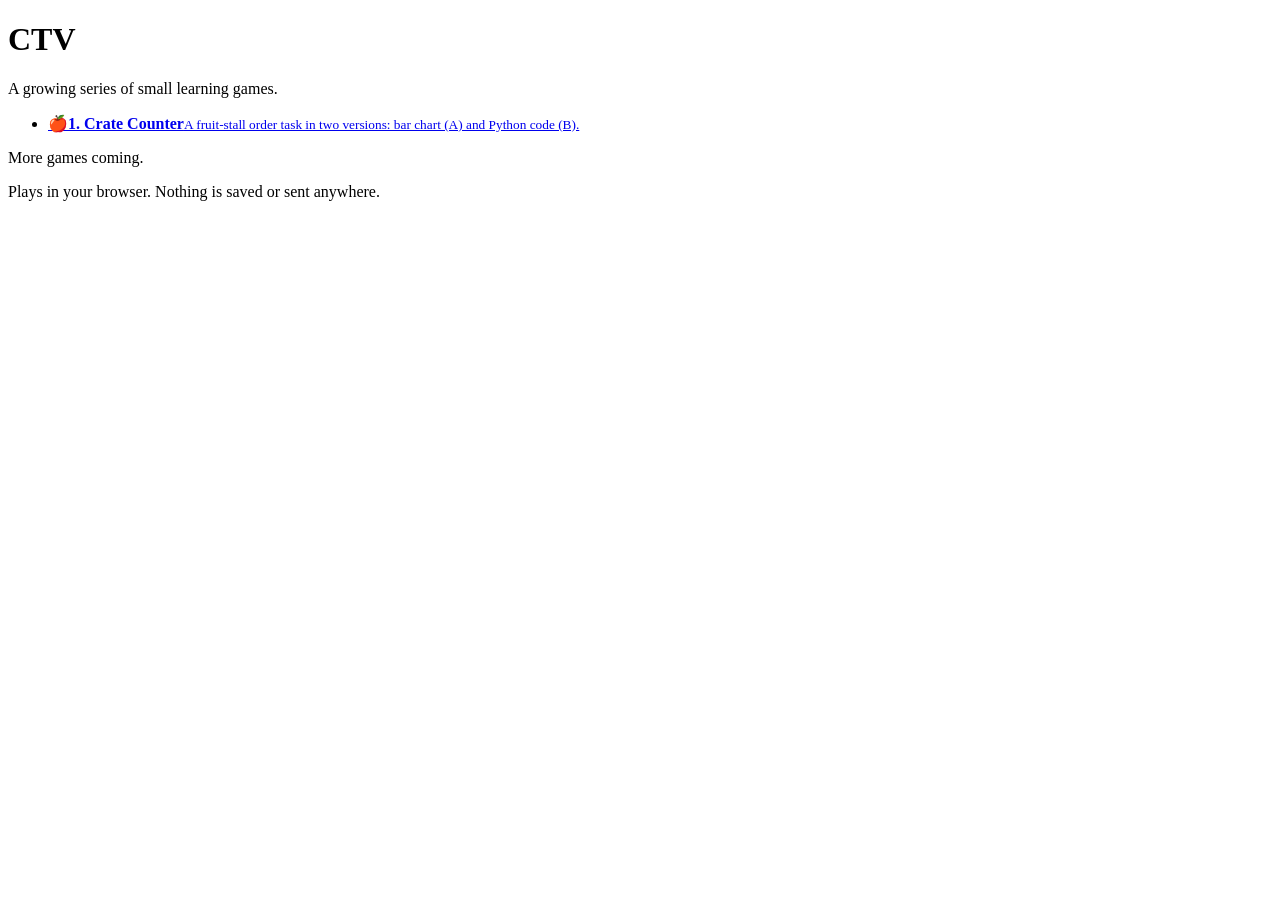
==== index.html @ 7aa72adf "Add initial HTML structure for CTV learning games" ====
<!doctype html>
<html lang="en">
<head>
<meta charset="utf-8">
<meta name="viewport" content="width=device-width, initial-scale=1">
<title>CTV - small learning games</title>
<meta name="description" content="A growing series of small learning games.">
<link rel="stylesheet" href="style.css">
</head>
<body>
<header><h1>CTV</h1><p class="series">A growing series of small learning games.</p></header>
<main>
<ul class="games">
<li><a class="game" href="crate-counter/"><span class="ico" aria-hidden="true">🍎</span><span><b>1. Crate Counter</b><small>A fruit-stall order task in two versions: bar chart (A) and Python code (B).</small></span></a></li>
</ul>
<p class="soon">More games coming.</p>
</main>
<footer><p>Plays in your browser. Nothing is saved or sent anywhere.</p></footer>
</body>
</html>
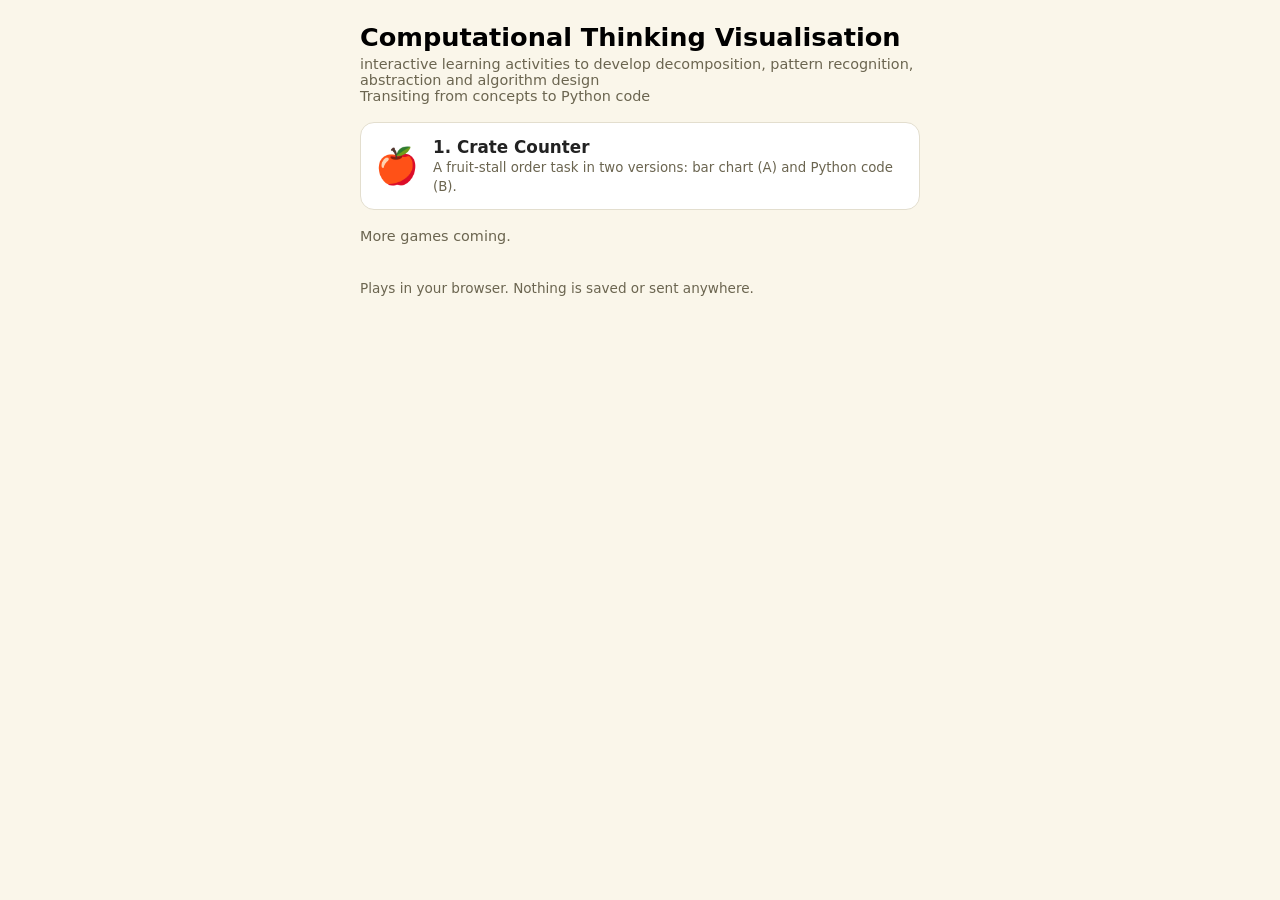
==== commit bd0c3aeb: "Update title and description in index.html" ====
--- a/index.html
+++ b/index.html
@@ -3,12 +3,12 @@
 <head>
 <meta charset="utf-8">
 <meta name="viewport" content="width=device-width, initial-scale=1">
-<title>CTV - small learning games</title>
-<meta name="description" content="A growing series of small learning games.">
+<title>Computational Thinking Visualisation - interactive learning activities</title>
+<meta name="description" content="Computational Thinking Visualisation - interactive learning activities to develop decomposition, pattern recognition, abstraction and algorithm design. Transiting from concepts to Python code">
 <link rel="stylesheet" href="style.css">
 </head>
 <body>
-<header><h1>CTV</h1><p class="series">A growing series of small learning games.</p></header>
+<header><h1>Computational Thinking Visualisation</h1><p class="series">interactive learning activities to develop decomposition, pattern recognition, abstraction and algorithm design<br>Transiting from concepts to Python code</p></header>
 <main>
 <ul class="games">
 <li><a class="game" href="crate-counter/"><span class="ico" aria-hidden="true">🍎</span><span><b>1. Crate Counter</b><small>A fruit-stall order task in two versions: bar chart (A) and Python code (B).</small></span></a></li>
--- a/style.css
+++ b/style.css
@@ -0,0 +1,16 @@
+:root { color-scheme: light; }
+body { margin: 0; background: #faf6ea; font-family: system-ui, -apple-system, "Segoe UI", Roboto, sans-serif; }
+header, main, footer { max-width: 560px; margin: 0 auto; padding: 0 16px; }
+header { padding-top: 22px; }
+h1 { margin: 0 0 4px; font-size: 1.6rem; }
+.series { margin: 0; color: #6b6550; font-size: .9rem; }
+main { padding-bottom: 8px; }
+footer { padding-bottom: 28px; color: #6b6550; font-size: .85rem; }
+a { color: #1d4f9c; }
+.games { list-style: none; margin: 18px 0; padding: 0; display: grid; gap: 12px; }
+.game { display: flex; gap: 14px; align-items: center; background: #fff; border: 1px solid #e3dece; border-radius: 14px; padding: 14px; text-decoration: none; color: #222; min-height: 44px; }
+.game .ico { font-size: 2.2rem; line-height: 1; }
+.game b { display: block; font-size: 1.05rem; }
+.game small { color: #6b6550; }
+.game:focus-visible { outline: 3px solid #2d6cdf; outline-offset: 2px; }
+.soon { color: #6b6550; font-size: .9rem; }
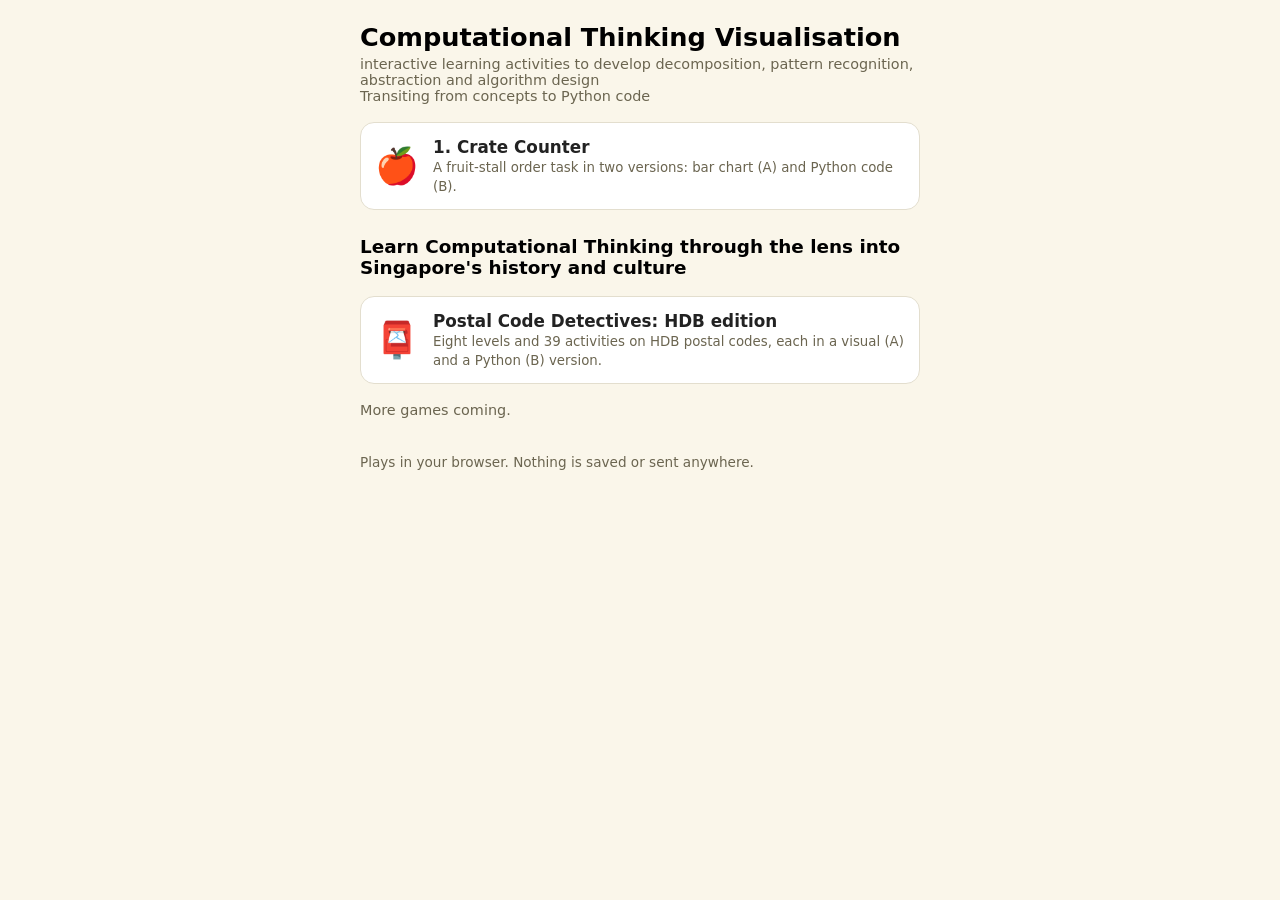
==== commit 7b16a265: "Add Singapore history and culture section with Postal Code Detectives" ====
--- a/index.html
+++ b/index.html
@@ -13,6 +13,12 @@
 <ul class="games">
 <li><a class="game" href="crate-counter/"><span class="ico" aria-hidden="true">🍎</span><span><b>1. Crate Counter</b><small>A fruit-stall order task in two versions: bar chart (A) and Python code (B).</small></span></a></li>
 </ul>
+<section aria-labelledby="sg-heading">
+<h2 id="sg-heading" style="font-size:1.15rem;margin:26px 0 0">Learn Computational Thinking through the lens into Singapore's history and culture</h2>
+<ul class="games">
+<li><a class="game" href="https://files.instinct.com/cqdwir6bptwk-postal-code-detectives-hdb-edition"><span class="ico" aria-hidden="true">📮</span><span><b>Postal Code Detectives: HDB edition</b><small>Eight levels and 39 activities on HDB postal codes, each in a visual (A) and a Python (B) version.</small></span></a></li>
+</ul>
+</section>
 <p class="soon">More games coming.</p>
 </main>
 <footer><p>Plays in your browser. Nothing is saved or sent anywhere.</p></footer>
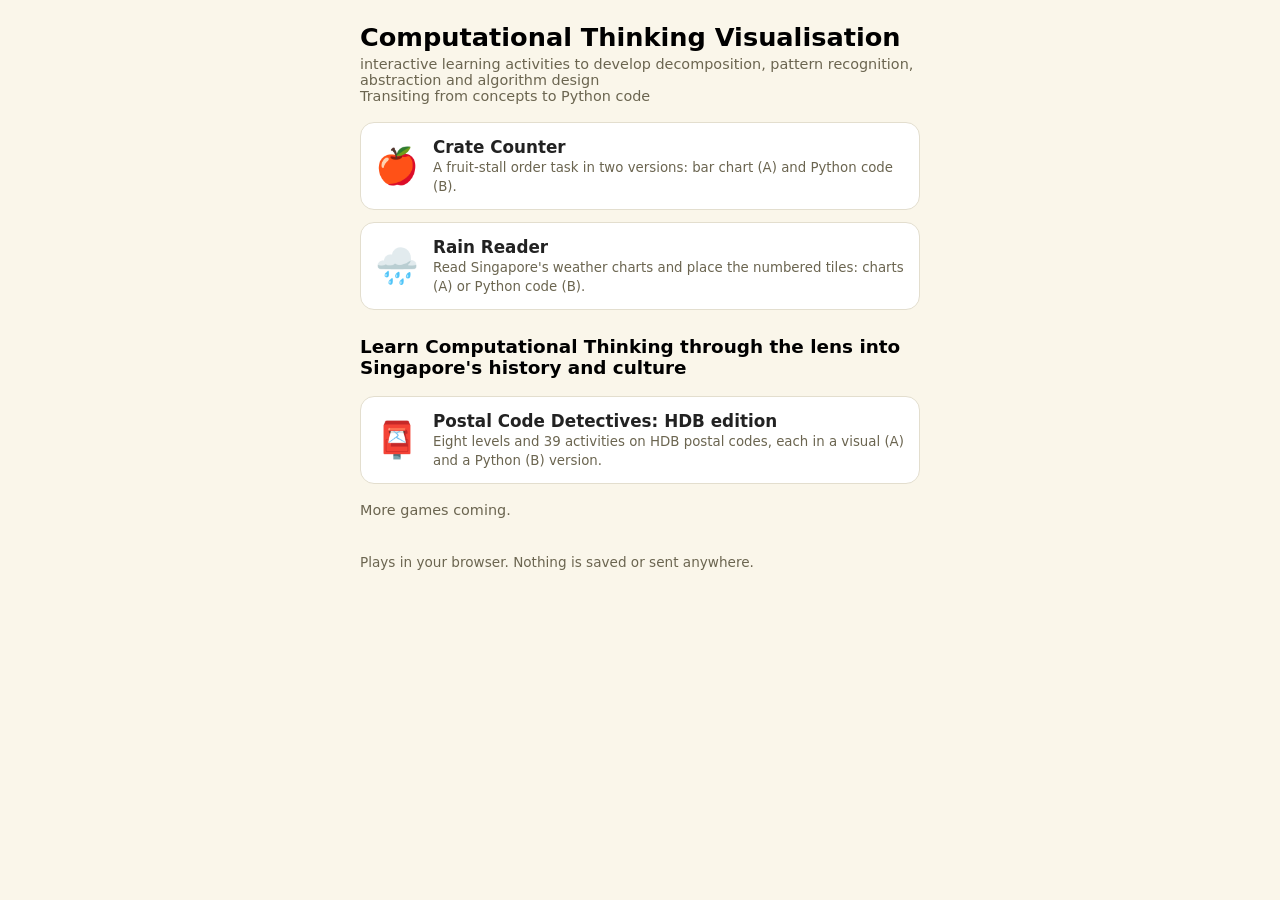
==== commit 13a7a90f: "List Rain Reader and drop menu numbering" ====
--- a/index.html
+++ b/index.html
@@ -11,7 +11,8 @@
 <header><h1>Computational Thinking Visualisation</h1><p class="series">interactive learning activities to develop decomposition, pattern recognition, abstraction and algorithm design<br>Transiting from concepts to Python code</p></header>
 <main>
 <ul class="games">
-<li><a class="game" href="crate-counter/"><span class="ico" aria-hidden="true">🍎</span><span><b>1. Crate Counter</b><small>A fruit-stall order task in two versions: bar chart (A) and Python code (B).</small></span></a></li>
+<li><a class="game" href="crate-counter/"><span class="ico" aria-hidden="true">🍎</span><span><b>Crate Counter</b><small>A fruit-stall order task in two versions: bar chart (A) and Python code (B).</small></span></a></li>
+<li><a class="game" href="rain-reader/"><span class="ico" aria-hidden="true">🌧️</span><span><b>Rain Reader</b><small>Read Singapore's weather charts and place the numbered tiles: charts (A) or Python code (B).</small></span></a></li>
 </ul>
 <section aria-labelledby="sg-heading">
 <h2 id="sg-heading" style="font-size:1.15rem;margin:26px 0 0">Learn Computational Thinking through the lens into Singapore's history and culture</h2>
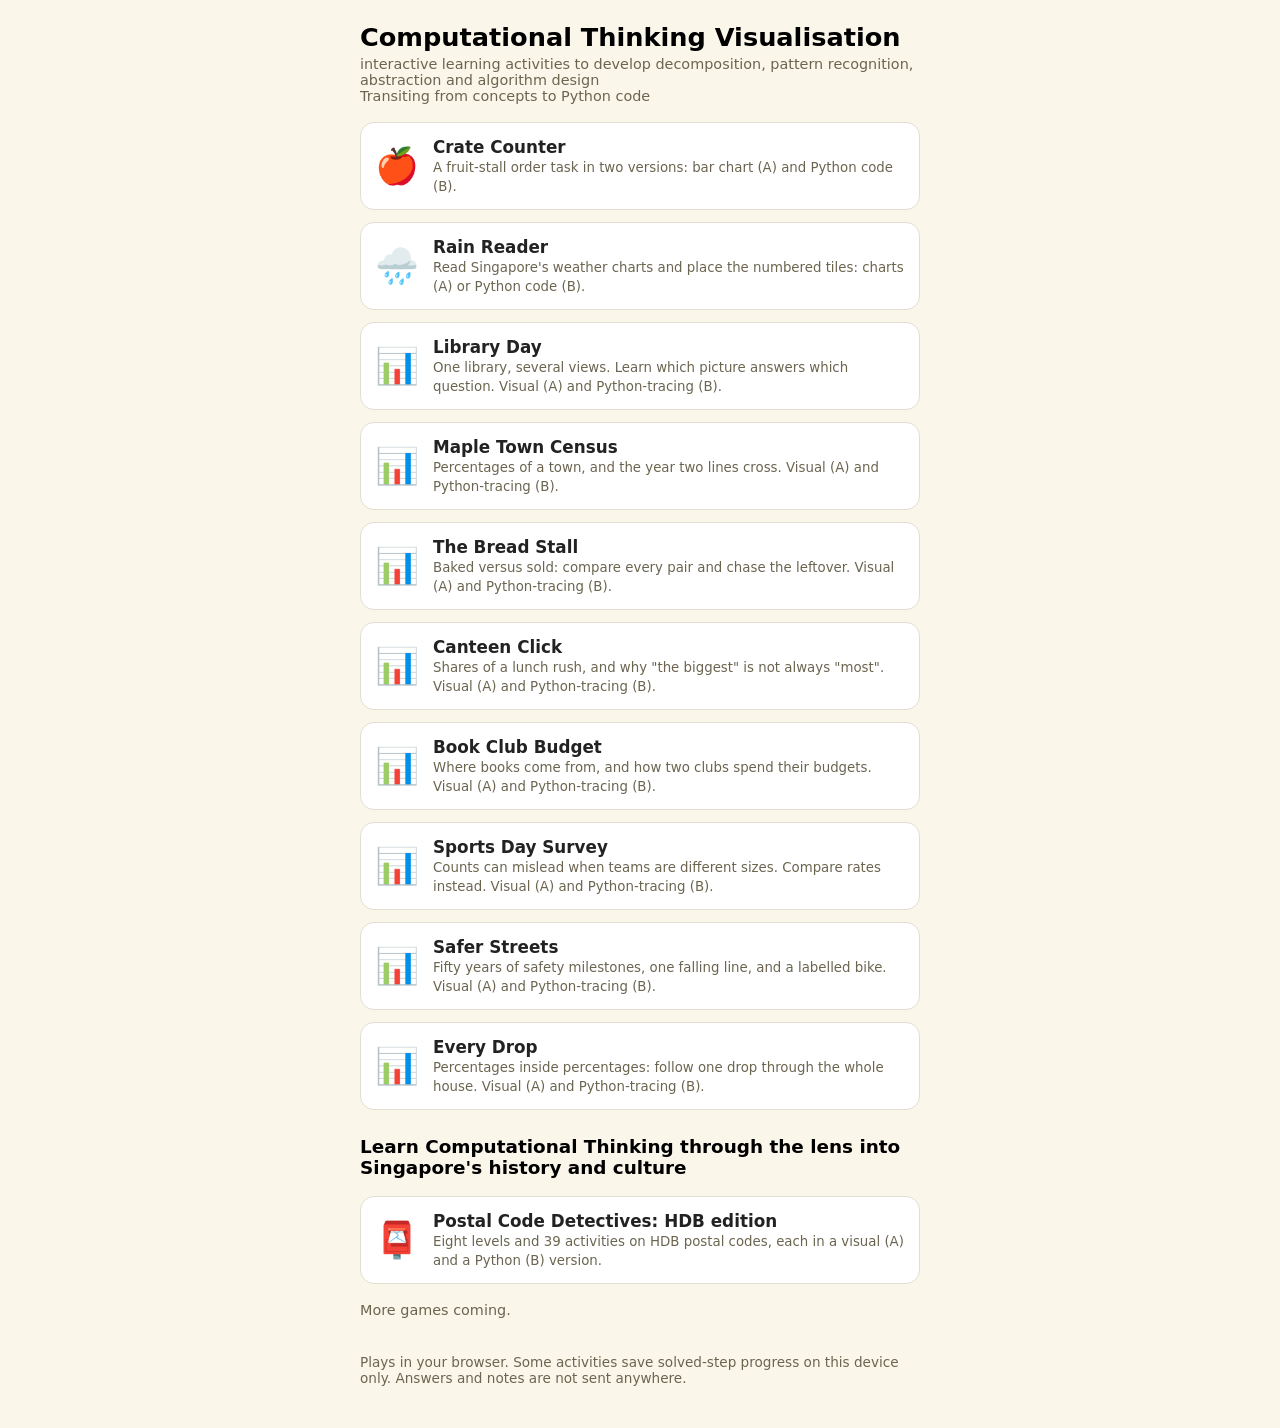
==== commit feb38aeb: "List eight new CTV games and clarify local progress Updated footer text to clarify data handling." ====
--- a/index.html
+++ b/index.html
@@ -13,6 +13,14 @@
 <ul class="games">
 <li><a class="game" href="crate-counter/"><span class="ico" aria-hidden="true">🍎</span><span><b>Crate Counter</b><small>A fruit-stall order task in two versions: bar chart (A) and Python code (B).</small></span></a></li>
 <li><a class="game" href="rain-reader/"><span class="ico" aria-hidden="true">🌧️</span><span><b>Rain Reader</b><small>Read Singapore's weather charts and place the numbered tiles: charts (A) or Python code (B).</small></span></a></li>
+<li><a class="game" href="chart-detectives.html#/g/library"><span class="ico" aria-hidden="true">📊</span><span><b>Library Day</b><small>One library, several views. Learn which picture answers which question. Visual (A) and Python-tracing (B).</small></span></a></li>
+<li><a class="game" href="chart-detectives.html#/g/census"><span class="ico" aria-hidden="true">📊</span><span><b>Maple Town Census</b><small>Percentages of a town, and the year two lines cross. Visual (A) and Python-tracing (B).</small></span></a></li>
+<li><a class="game" href="chart-detectives.html#/g/bakery"><span class="ico" aria-hidden="true">📊</span><span><b>The Bread Stall</b><small>Baked versus sold: compare every pair and chase the leftover. Visual (A) and Python-tracing (B).</small></span></a></li>
+<li><a class="game" href="chart-detectives.html#/g/canteen"><span class="ico" aria-hidden="true">📊</span><span><b>Canteen Click</b><small>Shares of a lunch rush, and why &quot;the biggest&quot; is not always &quot;most&quot;. Visual (A) and Python-tracing (B).</small></span></a></li>
+<li><a class="game" href="chart-detectives.html#/g/weather"><span class="ico" aria-hidden="true">📊</span><span><b>Book Club Budget</b><small>Where books come from, and how two clubs spend their budgets. Visual (A) and Python-tracing (B).</small></span></a></li>
+<li><a class="game" href="chart-detectives.html#/g/sports"><span class="ico" aria-hidden="true">📊</span><span><b>Sports Day Survey</b><small>Counts can mislead when teams are different sizes. Compare rates instead. Visual (A) and Python-tracing (B).</small></span></a></li>
+<li><a class="game" href="chart-detectives.html#/g/streets"><span class="ico" aria-hidden="true">📊</span><span><b>Safer Streets</b><small>Fifty years of safety milestones, one falling line, and a labelled bike. Visual (A) and Python-tracing (B).</small></span></a></li>
+<li><a class="game" href="chart-detectives.html#/g/water"><span class="ico" aria-hidden="true">📊</span><span><b>Every Drop</b><small>Percentages inside percentages: follow one drop through the whole house. Visual (A) and Python-tracing (B).</small></span></a></li>
 </ul>
 <section aria-labelledby="sg-heading">
 <h2 id="sg-heading" style="font-size:1.15rem;margin:26px 0 0">Learn Computational Thinking through the lens into Singapore's history and culture</h2>
@@ -22,6 +30,6 @@
 </section>
 <p class="soon">More games coming.</p>
 </main>
-<footer><p>Plays in your browser. Nothing is saved or sent anywhere.</p></footer>
+<footer><p>Plays in your browser. Some activities save solved-step progress on this device only. Answers and notes are not sent anywhere.</p></footer>
 </body>
 </html>
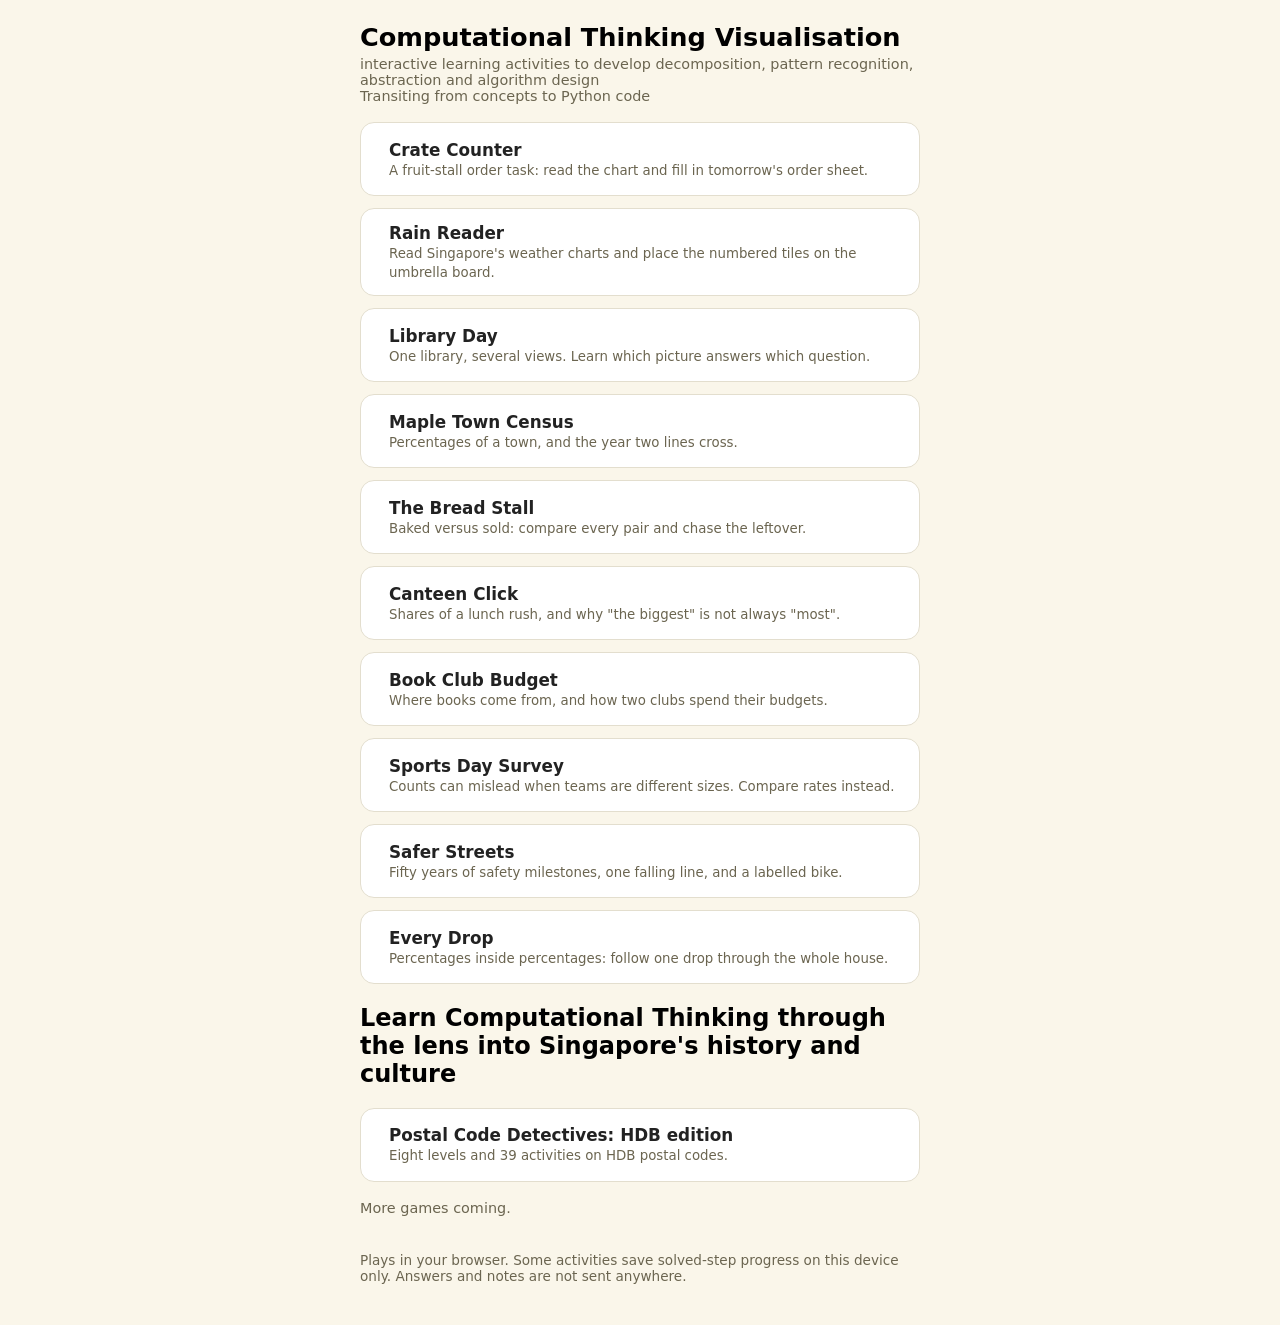
==== commit 5d355f1d: "Redesign home page tiles: per-game graphics, vibrant palette, drop repeated A/B blurbs" ====
--- a/index.html
+++ b/index.html
@@ -11,21 +11,21 @@
 <header><h1>Computational Thinking Visualisation</h1><p class="series">interactive learning activities to develop decomposition, pattern recognition, abstraction and algorithm design<br>Transiting from concepts to Python code</p></header>
 <main>
 <ul class="games">
-<li><a class="game" href="crate-counter/"><span class="ico" aria-hidden="true">🍎</span><span><b>Crate Counter</b><small>A fruit-stall order task in two versions: bar chart (A) and Python code (B).</small></span></a></li>
-<li><a class="game" href="rain-reader/"><span class="ico" aria-hidden="true">🌧️</span><span><b>Rain Reader</b><small>Read Singapore's weather charts and place the numbered tiles: charts (A) or Python code (B).</small></span></a></li>
-<li><a class="game" href="chart-detectives.html#/g/library"><span class="ico" aria-hidden="true">📊</span><span><b>Library Day</b><small>One library, several views. Learn which picture answers which question. Visual (A) and Python-tracing (B).</small></span></a></li>
-<li><a class="game" href="chart-detectives.html#/g/census"><span class="ico" aria-hidden="true">📊</span><span><b>Maple Town Census</b><small>Percentages of a town, and the year two lines cross. Visual (A) and Python-tracing (B).</small></span></a></li>
-<li><a class="game" href="chart-detectives.html#/g/bakery"><span class="ico" aria-hidden="true">📊</span><span><b>The Bread Stall</b><small>Baked versus sold: compare every pair and chase the leftover. Visual (A) and Python-tracing (B).</small></span></a></li>
-<li><a class="game" href="chart-detectives.html#/g/canteen"><span class="ico" aria-hidden="true">📊</span><span><b>Canteen Click</b><small>Shares of a lunch rush, and why &quot;the biggest&quot; is not always &quot;most&quot;. Visual (A) and Python-tracing (B).</small></span></a></li>
-<li><a class="game" href="chart-detectives.html#/g/weather"><span class="ico" aria-hidden="true">📊</span><span><b>Book Club Budget</b><small>Where books come from, and how two clubs spend their budgets. Visual (A) and Python-tracing (B).</small></span></a></li>
-<li><a class="game" href="chart-detectives.html#/g/sports"><span class="ico" aria-hidden="true">📊</span><span><b>Sports Day Survey</b><small>Counts can mislead when teams are different sizes. Compare rates instead. Visual (A) and Python-tracing (B).</small></span></a></li>
-<li><a class="game" href="chart-detectives.html#/g/streets"><span class="ico" aria-hidden="true">📊</span><span><b>Safer Streets</b><small>Fifty years of safety milestones, one falling line, and a labelled bike. Visual (A) and Python-tracing (B).</small></span></a></li>
-<li><a class="game" href="chart-detectives.html#/g/water"><span class="ico" aria-hidden="true">📊</span><span><b>Every Drop</b><small>Percentages inside percentages: follow one drop through the whole house. Visual (A) and Python-tracing (B).</small></span></a></li>
+<li><a class="game g-crate" href="crate-counter/"><span class="ico" aria-hidden="true"><svg viewBox="0 0 48 48" focusable="false"><circle cx="15" cy="18" r="5.6" fill="#ef4444"/><circle cx="33" cy="18" r="5.6" fill="#ef4444"/><circle cx="24" cy="15" r="5.6" fill="#f87171"/><path d="M24 9.4c.8-1.8 2.4-2.8 4.2-3" fill="none" stroke="#78350f" stroke-width="1.6" stroke-linecap="round"/><ellipse cx="29.6" cy="6.8" rx="2.8" ry="1.7" fill="#22c55e" transform="rotate(-18 29.6 6.8)"/><rect x="6" y="22" width="36" height="4.5" rx="1.5" fill="#92400e"/><rect x="7.5" y="26.5" width="33" height="15" rx="2" fill="#b45309"/><rect x="7.5" y="31.5" width="33" height="2.2" fill="#92400e"/><rect x="7.5" y="36.8" width="33" height="2.2" fill="#92400e"/></svg></span><span><b>Crate Counter</b><small>A fruit-stall order task: read the chart and fill in tomorrow's order sheet.</small></span></a></li>
+<li><a class="game g-rain" href="rain-reader/"><span class="ico" aria-hidden="true"><svg viewBox="0 0 48 48" focusable="false"><g fill="#60a5fa"><ellipse cx="24" cy="21" rx="13" ry="8"/><circle cx="15.5" cy="17.5" r="6"/><circle cx="30" cy="14.5" r="7"/></g><path d="M15 30l-2.2 5" stroke="#2563eb" stroke-width="2.6" stroke-linecap="round"/><path d="M23 31.5l-2.2 5" stroke="#06b6d4" stroke-width="2.6" stroke-linecap="round"/><path d="M31 30l-2.2 5" stroke="#7c3aed" stroke-width="2.6" stroke-linecap="round"/><path d="M18.5 38.5l-1.4 3.4" stroke="#2563eb" stroke-width="2.2" stroke-linecap="round"/><path d="M27 39.5l-1.4 3.4" stroke="#06b6d4" stroke-width="2.2" stroke-linecap="round"/></svg></span><span><b>Rain Reader</b><small>Read Singapore's weather charts and place the numbered tiles on the umbrella board.</small></span></a></li>
+<li><a class="game g-library" href="chart-detectives.html#/g/library"><span class="ico" aria-hidden="true"><svg viewBox="0 0 48 48" focusable="false"><rect x="8" y="12" width="5.5" height="22" rx="1" fill="#ef4444"/><rect x="14.5" y="9" width="5.5" height="25" rx="1" fill="#f59e0b"/><rect x="21" y="13" width="5.5" height="21" rx="1" fill="#10b981"/><rect x="27.5" y="10" width="5.5" height="24" rx="1" fill="#3b82f6"/><rect x="34" y="13" width="5.5" height="21" rx="1" fill="#8b5cf6" transform="rotate(10 36.7 34)"/><rect x="6" y="34" width="36" height="3.4" rx="1.7" fill="#92400e"/></svg></span><span><b>Library Day</b><small>One library, several views. Learn which picture answers which question.</small></span></a></li>
+<li><a class="game g-census" href="chart-detectives.html#/g/census"><span class="ico" aria-hidden="true"><svg viewBox="0 0 48 48" focusable="false"><path d="M24 3.5l1.7 3.9 3.7-1.3-1.2 4 4 .9-2.7 3 2.3 3.3-4.1-.4.6 4.1-3.2-2.7v3.6h-1.7v-3.6l-3.2 2.7.6-4.1-4.1.4 2.3-3.3-2.7-3 4-.9-1.2-4 3.7 1.3z" fill="#f97316"/><path d="M6 30l7-6 7 6z" fill="#dc2626"/><rect x="8" y="30" width="10" height="10" rx="1" fill="#fca5a5"/><path d="M28 31l7-6 7 6z" fill="#2563eb"/><rect x="30" y="31" width="10" height="9" rx="1" fill="#93c5fd"/></svg></span><span><b>Maple Town Census</b><small>Percentages of a town, and the year two lines cross.</small></span></a></li>
+<li><a class="game g-bakery" href="chart-detectives.html#/g/bakery"><span class="ico" aria-hidden="true"><svg viewBox="0 0 48 48" focusable="false"><path d="M8 7h32l4 11H4z" fill="#ef4444"/><path d="M13.5 7h7l1.3 11h-8.3zM27.5 7h7l1.3 11h-8.3z" fill="#fff"/><rect x="8" y="26" width="22" height="8" rx="4" fill="#f59e0b" transform="rotate(-10 19 30)"/><path d="M14 27.5l2 3M19 26.5l2 3M24 25.5l2 3" stroke="#fff" stroke-width="1.6" stroke-linecap="round" transform="rotate(-10 19 30)"/><ellipse cx="35" cy="34" rx="7.5" ry="5.5" fill="#b45309"/><path d="M30.5 32.5c2-1.5 7-1.5 9 0" stroke="#fbbf24" stroke-width="1.5" fill="none" stroke-linecap="round"/></svg></span><span><b>The Bread Stall</b><small>Baked versus sold: compare every pair and chase the leftover.</small></span></a></li>
+<li><a class="game g-canteen" href="chart-detectives.html#/g/canteen"><span class="ico" aria-hidden="true"><svg viewBox="0 0 48 48" focusable="false"><path d="M8 23h32c0 9-7.2 15-16 15S8 32 8 23z" fill="#fff" stroke="#0d9488" stroke-width="2.2"/><path d="M13 23a11 6.5 0 0 1 22 0z" fill="#fde68a"/><circle cx="19" cy="20.5" r="1.2" fill="#f59e0b"/><circle cx="25" cy="19.5" r="1.2" fill="#ef4444"/><circle cx="30" cy="20.8" r="1.2" fill="#10b981"/><line x1="28" y1="5" x2="40" y2="19" stroke="#b45309" stroke-width="2.4" stroke-linecap="round"/><line x1="33" y1="3.5" x2="43" y2="15" stroke="#d97706" stroke-width="2.4" stroke-linecap="round"/><path d="M15 14c-1.4-1.8 1.4-2.8 0-4.6M21 13c-1.4-1.8 1.4-2.8 0-4.6" stroke="#94a3b8" stroke-width="1.8" fill="none" stroke-linecap="round"/></svg></span><span><b>Canteen Click</b><small>Shares of a lunch rush, and why &quot;the biggest&quot; is not always &quot;most&quot;.</small></span></a></li>
+<li><a class="game g-books" href="chart-detectives.html#/g/weather"><span class="ico" aria-hidden="true"><svg viewBox="0 0 48 48" focusable="false"><path d="M24 13c-4.5-2.6-9.5-3.2-15-2v23c5.5-1.2 10.5-.6 15 2 4.5-2.6 9.5-3.2 15-2V11c-5.5-1.2-10.5-.6-15 2z" fill="#ede9fe" stroke="#7c3aed" stroke-width="2" stroke-linejoin="round"/><line x1="24" y1="13" x2="24" y2="36" stroke="#7c3aed" stroke-width="1.6"/><circle cx="35.5" cy="32.5" r="7.5" fill="#fbbf24" stroke="#b45309" stroke-width="2"/><text x="35.5" y="37" font-family="system-ui,sans-serif" font-size="11" font-weight="700" fill="#92400e" text-anchor="middle">$</text></svg></span><span><b>Book Club Budget</b><small>Where books come from, and how two clubs spend their budgets.</small></span></a></li>
+<li><a class="game g-sports" href="chart-detectives.html#/g/sports"><span class="ico" aria-hidden="true"><svg viewBox="0 0 48 48" focusable="false"><path d="M16 4h7l3 13-6 2z" fill="#ef4444"/><path d="M32 4h-7l-3 13 6 2z" fill="#3b82f6"/><circle cx="24" cy="30" r="10" fill="#fbbf24" stroke="#d97706" stroke-width="2"/><path d="M24 24.5l1.7 3.4 3.8.6-2.7 2.7.6 3.8-3.4-1.8-3.4 1.8.6-3.8-2.7-2.7 3.8-.6z" fill="#fffbeb"/></svg></span><span><b>Sports Day Survey</b><small>Counts can mislead when teams are different sizes. Compare rates instead.</small></span></a></li>
+<li><a class="game g-streets" href="chart-detectives.html#/g/streets"><span class="ico" aria-hidden="true"><svg viewBox="0 0 48 48" focusable="false" fill="none"><circle cx="14" cy="33" r="8" stroke="#334155" stroke-width="2.4"/><circle cx="35" cy="33" r="8" stroke="#334155" stroke-width="2.4"/><path d="M14 33l6.8-13.5H30L35 33M23.5 33l-2.7-13.5M30 19.5L23.5 33" stroke="#4f46e5" stroke-width="2.3" stroke-linecap="round" stroke-linejoin="round"/><path d="M17.5 19.5h5.5" stroke="#334155" stroke-width="2.4" stroke-linecap="round"/><path d="M30 19.5l-1.4-4.2 3.8-.8" stroke="#334155" stroke-width="2.2" stroke-linecap="round" stroke-linejoin="round"/></svg></span><span><b>Safer Streets</b><small>Fifty years of safety milestones, one falling line, and a labelled bike.</small></span></a></li>
+<li><a class="game g-water" href="chart-detectives.html#/g/water"><span class="ico" aria-hidden="true"><svg viewBox="0 0 48 48" focusable="false"><path d="M24 5c6.5 8.5 10.5 13.8 10.5 19.5a10.5 10.5 0 0 1-21 0C13.5 18.8 17.5 13.5 24 5z" fill="#38bdf8"/><path d="M19.5 25.5a5 5 0 0 0 4 5.5" stroke="#e0f2fe" stroke-width="2.2" fill="none" stroke-linecap="round"/><ellipse cx="24" cy="41.5" rx="9" ry="2.4" fill="none" stroke="#0ea5e9" stroke-width="2"/></svg></span><span><b>Every Drop</b><small>Percentages inside percentages: follow one drop through the whole house.</small></span></a></li>
 </ul>
 <section aria-labelledby="sg-heading">
-<h2 id="sg-heading" style="font-size:1.15rem;margin:26px 0 0">Learn Computational Thinking through the lens into Singapore's history and culture</h2>
+<h2 id="sg-heading" class="sg-heading">Learn Computational Thinking through the lens into Singapore's history and culture</h2>
 <ul class="games">
-<li><a class="game" href="https://files.instinct.com/cqdwir6bptwk-postal-code-detectives-hdb-edition"><span class="ico" aria-hidden="true">📮</span><span><b>Postal Code Detectives: HDB edition</b><small>Eight levels and 39 activities on HDB postal codes, each in a visual (A) and a Python (B) version.</small></span></a></li>
+<li><a class="game g-postal" href="https://files.instinct.com/cqdwir6bptwk-postal-code-detectives-hdb-edition"><span class="ico" aria-hidden="true"><svg viewBox="0 0 48 48" focusable="false"><rect x="5" y="10" width="32" height="24" rx="2.5" fill="#fff" stroke="#dc2626" stroke-width="2.2"/><path d="M6.5 12.5L21 24l14.5-11.5" fill="none" stroke="#dc2626" stroke-width="2.2" stroke-linejoin="round"/><circle cx="33" cy="31" r="8" fill="#dbeafe" stroke="#1d4ed8" stroke-width="2.2"/><line x1="38.5" y1="36.5" x2="44" y2="42" stroke="#1d4ed8" stroke-width="2.8" stroke-linecap="round"/></svg></span><span><b>Postal Code Detectives: HDB edition</b><small>Eight levels and 39 activities on HDB postal codes.</small></span></a></li>
 </ul>
 </section>
 <p class="soon">More games coming.</p>
